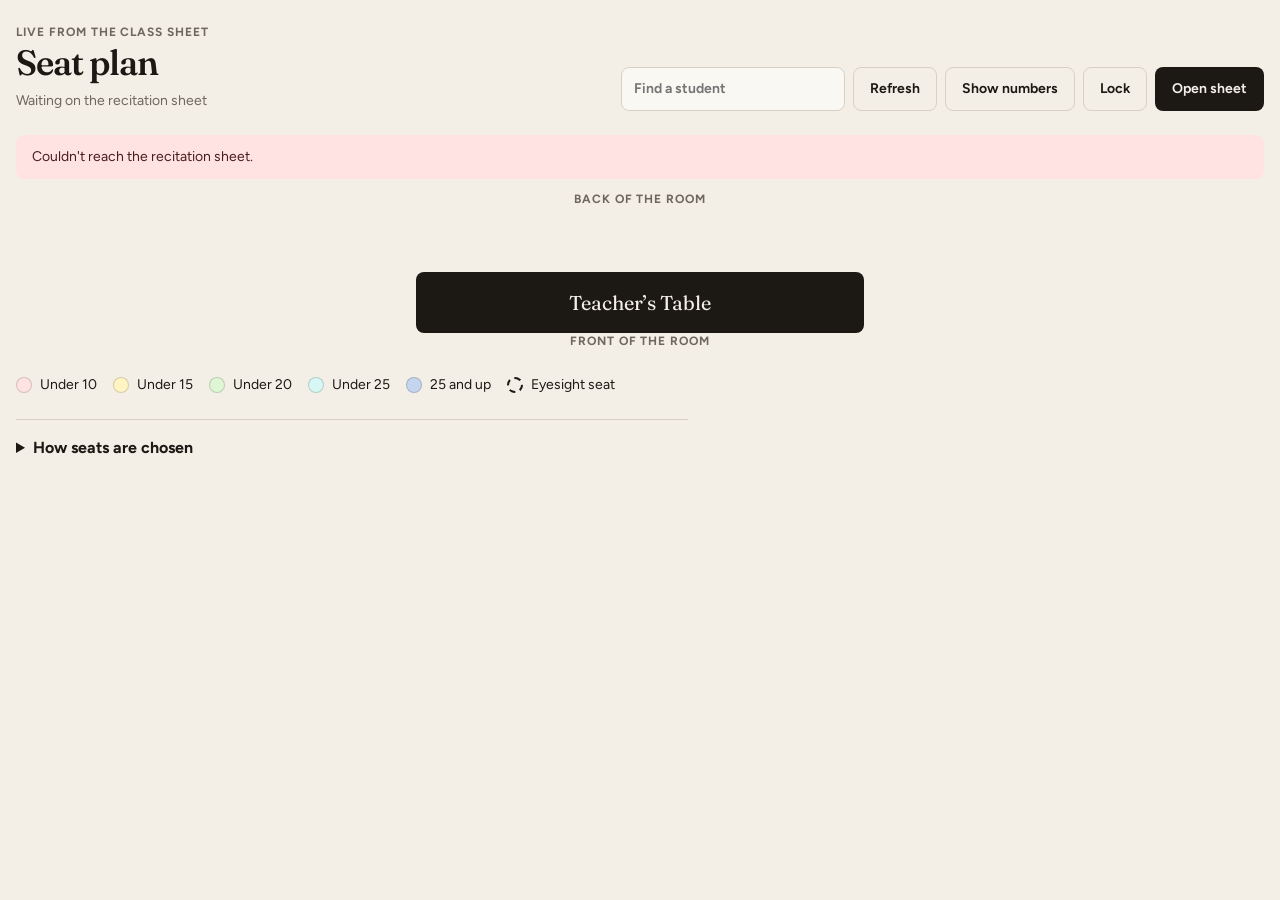
==== public/pages/index.html @ ddf0a9bc "Export from Grok" ====
<!doctype html>
<!--
  GitHub Pages: put this file in the repository as index.html (repo root, or /docs)
  and turn Pages on. It reads the class spreadsheet in the browser and refreshes itself.
-->
<html lang="en">
  <head>
    <meta charset="utf-8" />
    <meta name="viewport" content="width=device-width, initial-scale=1" />
    <title>Seat plan</title>
    <meta
      name="description"
      content="Live classroom seat plan arranged by recitation points. Exact counts stay hidden until the class password."
    />
    <link rel="preconnect" href="https://fonts.googleapis.com" />
    <link rel="preconnect" href="https://fonts.gstatic.com" crossorigin />
    <link
      href="https://fonts.googleapis.com/css2?family=Fraunces:opsz,wght@9..144,560;9..144,640&family=Figtree:wght@500;600;700&display=swap"
      rel="stylesheet"
    />
    <style>
      :root {
        --paper: #f3efe6;
        --ink: #1c1915;
        --muted: #6f675e;
        --line: #d8d0c4;
        --rose-fg: #4a1d1d;
        --sand-fg: #4a3a0e;
        --mint-fg: #16351c;
        --ice-fg: #0e3c42;
        --deep-fg: #1a2744;
        --sans: "Figtree", "Avenir Next", "Segoe UI", sans-serif;
        --display: "Fraunces", "Iowan Old Style", Palatino, serif;
      }
      * { box-sizing: border-box; }
      button, [role="button"] { cursor: pointer; }
      body {
        margin: 0;
        background: var(--paper);
        color: var(--ink);
        font-family: var(--sans);
        line-height: 1.45;
      }
      .page { max-width: 80rem; margin: 0 auto; padding: 1.5rem 1rem 2rem; }
      .top { display: flex; flex-wrap: wrap; align-items: flex-end; justify-content: space-between; gap: 1rem; margin-bottom: 1.5rem; }
      .eyebrow { margin: 0; color: var(--muted); font-size: 0.75rem; font-weight: 700; letter-spacing: 0.08em; text-transform: uppercase; }
      h1 { margin: 0.15rem 0 0; font-family: var(--display); font-size: clamp(1.75rem, 1.4rem + 1vw, 2.25rem); font-weight: 560; letter-spacing: -0.03em; line-height: 1.1; }
      .status { margin: 0.5rem 0 0; color: var(--muted); font-size: 0.875rem; }
      .tools { display: flex; flex-wrap: wrap; gap: 0.5rem; align-items: center; }
      .find, .btn { height: 2.75rem; border-radius: 8px; font: inherit; font-size: 0.875rem; font-weight: 650; }
      .find { width: 14rem; max-width: 100%; border: 1px solid var(--line); background: #faf8f3; color: var(--ink); padding: 0 0.75rem; }
      .find:focus-visible, .btn:focus-visible { outline: 2px solid var(--ink); outline-offset: 2px; }
      .btn { display: inline-flex; align-items: center; gap: 0.5rem; padding: 0 1rem; border: 1px solid transparent; text-decoration: none; }
      .btn-ink { background: var(--ink); color: var(--paper); }
      .btn-ghost { background: transparent; border-color: var(--line); color: var(--ink); }
      .btn:disabled { opacity: 0.5; cursor: not-allowed; }
      .note { margin: 0 0 0.75rem; color: var(--rose-fg); background: #ffe3e3; border-radius: 8px; padding: 0.75rem 1rem; font-size: 0.875rem; }
      .back-label, .front-label { color: var(--muted); font-size: 0.75rem; font-weight: 700; letter-spacing: 0.08em; text-transform: uppercase; text-align: center; margin: 0 0 0.5rem; }
      .swipe { margin: 0 0 0.5rem; color: var(--muted); font-size: 0.75rem; }
      .scroll { overflow-x: auto; padding-bottom: 0.5rem; }
      .room {
        display: grid;
        grid-template-columns: repeat(4, minmax(7.25rem, 1fr)) 1.25rem repeat(4, minmax(7.25rem, 1fr));
        gap: 0.5rem;
        min-width: 64rem;
      }
      .room.is-filtering .desk:not(.desk-hit) { opacity: 0.35; }
      .desk {
        min-height: 5.75rem;
        border-radius: 8px;
        padding: 0.5rem 0.5rem 0.4rem;
        display: flex;
        flex-direction: column;
        border: 2px solid var(--ink);
      }
      .desk-empty { background: transparent; border-style: dashed; border-color: var(--line); }
      .desk-eyesight { border-style: dashed; border-width: 2.5px; }
      .desk-hit { outline: 2px solid var(--ink); outline-offset: 2px; }
      .desk-rose { background: #ffe3e3; color: var(--rose-fg); }
      .desk-sand { background: #fff4c2; color: var(--sand-fg); }
      .desk-mint { background: #dff6d4; color: var(--mint-fg); }
      .desk-ice { background: #d7f7f4; color: var(--ice-fg); }
      .desk-deep { background: #c5d4ef; color: var(--deep-fg); }
      .desk-last { margin: 0; font-size: 0.75rem; font-weight: 700; text-transform: uppercase; line-height: 1.2; overflow-wrap: anywhere; }
      .desk-given { margin: 0.15rem 0 0; font-size: 0.75rem; font-weight: 500; line-height: 1.25; overflow-wrap: anywhere; }
      .desk-meta { margin-top: auto; display: flex; align-items: center; justify-content: space-between; padding-top: 0.5rem; min-height: 1.25rem; }
      .desk-points { margin-left: auto; font-size: 0.875rem; font-weight: 700; font-variant-numeric: tabular-nums; }
      .eye { width: 14px; height: 14px; }
      .teachers { margin: 1rem auto 0; max-width: 28rem; background: var(--ink); color: var(--paper); text-align: center; border-radius: 8px; padding: 1rem 1.5rem; font-family: var(--display); font-size: 1.25rem; }
      .legend { display: flex; flex-wrap: wrap; gap: 0.75rem 1rem; margin: 1.5rem 0 0; padding: 0; list-style: none; font-size: 0.875rem; }
      .legend li { display: flex; align-items: center; gap: 0.5rem; }
      .swatch { width: 1rem; height: 1rem; border-radius: 999px; border: 1px solid color-mix(in srgb, var(--ink) 18%, transparent); flex: none; }
      .swatch-eyesight { background: var(--paper); border: 2px dashed var(--ink); }
      .how { margin-top: 1.5rem; border-top: 1px solid var(--line); padding-top: 1rem; max-width: 42rem; }
      .how summary { font-weight: 700; cursor: pointer; }
      .how li { color: var(--muted); font-size: 0.875rem; margin-top: 0.5rem; }
      .unseated { margin-top: 1.5rem; }
      .unseated h2 { font-size: 0.875rem; margin: 0; }
      .chips { display: flex; flex-wrap: wrap; gap: 0.5rem; margin: 0.5rem 0 0; padding: 0; list-style: none; }
      .chip { border: 1px solid var(--line); border-radius: 999px; padding: 0.35rem 0.75rem; font-size: 0.875rem; background: #faf8f3; }
      .miss, .empty-sheet { color: var(--muted); font-size: 0.875rem; }
      .gate { width: min(26rem, calc(100vw - 2rem)); border: 2px solid var(--ink); border-radius: 16px; background: var(--paper); color: var(--ink); padding: 1.5rem; }
      .gate::backdrop { background: color-mix(in srgb, var(--ink) 42%, transparent); }
      .gate h2 { margin: 0.5rem 0 0; font-family: var(--display); font-size: 1.25rem; font-weight: 560; }
      .gate p { color: var(--muted); font-size: 0.875rem; }
      .gate-label { display: block; margin: 1rem 0 0.5rem; font-size: 0.875rem; font-weight: 700; color: var(--ink); }
      .gate-input { width: 100%; }
      .gate-error { color: var(--rose-fg); }
      .gate-actions { display: flex; justify-content: flex-end; gap: 0.5rem; margin-top: 1rem; }
      @media (min-width: 64rem) { .swipe { display: none; } }
      @media print {
        .no-print { display: none !important; }
        body { background: white; }
        .page { max-width: none; padding: 0; }
      }
    </style>
  </head>
  <body>
    <main class="page">
      <header class="top">
        <div>
          <p class="eyebrow">Live from the class sheet</p>
          <h1>Seat plan</h1>
          <p class="status" id="status">Checking the recitation sheet</p>
        </div>
        <div class="tools no-print">
          <input class="find" id="find" type="search" placeholder="Find a student" aria-label="Find a student" />
          <button class="btn btn-ghost" id="refresh" type="button">Refresh</button>
          <button class="btn btn-ghost" id="numbers" type="button">Show numbers</button>
          <button class="btn btn-ghost" id="lock" type="button" hidden>Lock</button>
          <button class="btn btn-ink" id="sheet" type="button">Open sheet</button>
        </div>
      </header>
      <p class="note" id="note" hidden></p>
      <p class="back-label">Back of the room</p>
      <p class="swipe no-print">Swipe sideways to see every column.</p>
      <div class="scroll">
        <div class="room" id="room" aria-live="polite"></div>
      </div>
      <p class="miss" id="miss" hidden>No one by that name on the plan.</p>
      <div class="teachers">Teacher’s Table</div>
      <p class="front-label">Front of the room</p>
      <ul class="legend" aria-label="Recitation colors">
        <li><span class="swatch desk-rose"></span>Under 10</li>
        <li><span class="swatch desk-sand"></span>Under 15</li>
        <li><span class="swatch desk-mint"></span>Under 20</li>
        <li><span class="swatch desk-ice"></span>Under 25</li>
        <li><span class="swatch desk-deep"></span>25 and up</li>
        <li><span class="swatch swatch-eyesight"></span>Eyesight seat</li>
      </ul>
      <section class="unseated" id="unseated" hidden>
        <h2>No desk left</h2>
        <ul class="chips" id="unseated-list"></ul>
      </section>
      <details class="how">
        <summary>How seats are chosen</summary>
        <ul>
          <li>The six front desks are for eyesight difficulty. Fewest recitations sit farthest left.</li>
          <li>Add an Eyesight column and mark Yes or No. Once anyone is marked, that column replaces the built-in six.</li>
          <li>Everyone else zigzags from the bottom-left: left to right, then right to left, up to the back. Fewest recitations first. Ties break by last name. A leading de or de la is skipped.</li>
          <li>Exact counts stay hidden until the class password. This page rechecks the spreadsheet on its own.</li>
        </ul>
      </details>
    </main>
    <dialog class="gate" id="gate">
      <form id="gate-form">
        <p class="eyebrow">Class password</p>
        <h2 id="gate-title">Show recitation numbers</h2>
        <p id="gate-copy">Names and colors stay visible. The exact counts need the class password.</p>
        <label class="gate-label" for="class-password">Password</label>
        <input class="find gate-input" id="class-password" type="password" autocomplete="current-password" />
        <p class="gate-error" id="gate-error" hidden>That password isn’t right.</p>
        <div class="gate-actions">
          <button class="btn btn-ghost" id="gate-cancel" type="button">Cancel</button>
          <button class="btn btn-ink" type="submit">Unlock</button>
        </div>
      </form>
    </dialog>
    <script>
      const SHEET_ID = "1Tok7fSsvIQWPN0cSUatx0NEQAPfbxbOR1clv8S1q6l8";
      const SHEET_EDIT_URL = "https://docs.google.com/spreadsheets/d/" + SHEET_ID + "/edit?gid=0#gid=0";
      const PASS_HASH = "eafa8d7ce4f9a2fd94e491b48c7f83ad180466680cd0d44d016b9192ff4a5143";
      const UNLOCK_KEY = "seat-plan-unlock";
      const EYESIGHT = [
        ["berdin", "mathew"],
        ["soriano", "jaye"],
        ["gumba", "malaika"],
        ["llames", "cianna"],
        ["de luna", "viktoria"],
        ["yap", "chahna"],
      ];
      const ROWS = [
        { cols: [0, 1, 2, 3, 4, 5, 6, 7], eyesight: [0, 1, 2, 3, 4, 5] },
        { cols: [0, 1, 2, 3, 4, 5, 6, 7], eyesight: [] },
        { cols: [0, 1, 2, 3, 4, 5, 6, 7], eyesight: [] },
        { cols: [0, 1, 2, 3, 4, 5, 6, 7], eyesight: [] },
        { cols: [2, 3, 4, 5, 6], eyesight: [] },
      ];
      const state = { plan: null, query: "", unlocked: false, showNumbers: false, intent: "numbers", loading: false };

      function norm(value) {
        return String(value || "").toLowerCase().replace(/\./g, "").replace(/[^a-z0-9\s]/g, " ").replace(/\s+/g, " ").trim();
      }
      function lastNameOf(full) {
        const i = full.indexOf(",");
        return (i === -1 ? full : full.slice(0, i)).trim();
      }
      function givenNameOf(full) {
        const i = full.indexOf(",");
        return (i === -1 ? "" : full.slice(i + 1)).trim();
      }
      function sortLastName(last) {
        const particles = new Set(["de", "del", "dela", "la", "los", "las", "san", "santa", "sta", "sto"]);
        const parts = last.split(/\s+/).filter(Boolean);
        let index = 0;
        while (index < parts.length - 1 && particles.has(parts[index].toLowerCase().replace(/\./g, ""))) index += 1;
        return index > 0 ? parts.slice(index).join(" ") : last;
      }
      function isKnownEyesight(name) {
        const last = norm(lastNameOf(name));
        const given = norm(givenNameOf(name));
        return EYESIGHT.some(([l, g]) => last === l && given.startsWith(g));
      }
      function bandFor(points) {
        if (points < 10) return "rose";
        if (points < 15) return "sand";
        if (points < 20) return "mint";
        if (points < 25) return "ice";
        return "deep";
      }
      function compareStudents(a, b) {
        if (a.points !== b.points) return a.points - b.points;
        const byLast = sortLastName(a.lastName).localeCompare(sortLastName(b.lastName), "en", { sensitivity: "base" });
        if (byLast !== 0) return byLast;
        return a.name.localeCompare(b.name, "en", { sensitivity: "base" });
      }
      function arrange(students) {
        const eyesightSorted = students.filter((s) => s.eyesight).slice().sort(compareStudents);
        const front = eyesightSorted.slice(0, 6);
        const eyesightOverflow = eyesightSorted.slice(6);
        const regular = students.filter((s) => !front.includes(s)).slice().sort(compareStudents);
        const byKey = new Map();
        ROWS.forEach((row, rowFromFront) => {
          const eyes = new Set(row.eyesight);
          row.cols.forEach((col) => {
            byKey.set(rowFromFront + ":" + col, {
              rowFromFront, col, role: eyes.has(col) ? "eyesight" : "regular", student: null,
            });
          });
        });
        front.forEach((student, index) => {
          const desk = byKey.get("0:" + index);
          if (desk) desk.student = student;
        });
        const path = [];
        ROWS.forEach((row, rowFromFront) => {
          const eyes = new Set(row.eyesight);
          const cols = rowFromFront % 2 === 0 ? row.cols : row.cols.slice().reverse();
          cols.forEach((col) => {
            if (!eyes.has(col)) path.push({ rowFromFront, col });
          });
        });
        const unseated = [];
        regular.forEach((student, index) => {
          const slot = path[index];
          if (!slot) { unseated.push(student); return; }
          const desk = byKey.get(slot.rowFromFront + ":" + slot.col);
          if (desk) desk.student = student;
        });
        return { desks: [...byKey.values()], unseated, eyesightOverflow, studentCount: students.length };
      }
      function studentsFromTable(table) {
        const cols = table.cols || [];
        const labels = cols.map((col) => norm(col.label || ""));
        const findCol = (aliases) => labels.findIndex((label) => aliases.some((alias) => label === alias || label.includes(alias)));
        let nameIdx = findCol(["name", "student"]);
        let pointsIdx = findCol(["recitation", "point", "score", "number", "count"]);
        let eyesightIdx = findCol(["eyesight", "eye sight", "vision"]);
        if (nameIdx < 0) nameIdx = 0;
        if (pointsIdx < 0) pointsIdx = 1;
        const rows = table.rows || [];
        const anyMarked = eyesightIdx >= 0 && rows.some((row) => marked(cell(row, eyesightIdx)));
        const students = [];
        rows.forEach((row) => {
          const name = String(cell(row, nameIdx) || "").trim().replace(/\s+/g, " ");
          if (!name || /^name$/i.test(name)) return;
          const points = parsePoints(cell(row, pointsIdx));
          const eyesight = anyMarked ? marked(cell(row, eyesightIdx)) : isKnownEyesight(name);
          students.push({ name, lastName: lastNameOf(name), givenName: givenNameOf(name), points, eyesight });
        });
        return students;
      }
      function cell(row, index) {
        const item = row && row.c && row.c[index];
        if (!item) return "";
        return item.v == null ? "" : item.v;
      }
      function parsePoints(raw) {
        const cleaned = String(raw).trim().replace(/,/g, "");
        if (!cleaned) return 0;
        const value = Number(cleaned);
        return Number.isFinite(value) ? Math.max(0, Math.round(value)) : 0;
      }
      function marked(raw) {
        const value = String(raw || "").trim().toLowerCase();
        if (!value) return false;
        return !["no", "n", "false", "0", "none", "-"].includes(value);
      }
      function loadSheet() {
        if (state.loading) return;
        state.loading = true;
        const cb = "seatPlanCb" + Date.now();
        const script = document.createElement("script");
        let settled = false;
        const timer = setTimeout(() => finish(new Error("The recitation sheet didn't respond.")), 12000);
        function finish(error, table, sig) {
          if (settled) return;
          settled = true;
          clearTimeout(timer);
          state.loading = false;
          try { delete window[cb]; } catch (e) { window[cb] = undefined; }
          script.remove();
          if (error) {
            showError(state.plan ? "Couldn't reach the sheet. The last plan is still showing." : error.message);
            paintStatus();
            return;
          }
          if (state.plan && sig && state.plan.sig === sig) {
            state.plan.fetchedAt = new Date().toISOString();
            paintStatus();
            return;
          }
          const students = studentsFromTable(table);
          state.plan = { ...arrange(students), fetchedAt: new Date().toISOString(), sig: sig || "" };
          const note = document.getElementById("note");
          note.hidden = true;
          render();
        }
        window[cb] = (payload) => {
          if (!payload || payload.status !== "ok" || !payload.table) {
            finish(new Error("The sheet isn't public to the web. In Google Sheets, set sharing to anyone with the link can view."));
            return;
          }
          finish(null, payload.table, payload.sig || "");
        };
        script.onerror = () => finish(new Error("Couldn't reach the recitation sheet."));
        script.src = "https://docs.google.com/spreadsheets/d/" + SHEET_ID + "/gviz/tq?tqx=" +
          encodeURIComponent("out:json;responseHandler:" + cb) + "&gid=0&headers=1&_=" + Date.now();
        document.head.appendChild(script);
      }
      function showError(message) {
        const note = document.getElementById("note");
        note.hidden = false;
        note.textContent = message;
      }
      function formatWhen(iso) {
        return new Intl.DateTimeFormat("en-PH", {
          timeZone: "Asia/Manila", month: "short", day: "numeric", hour: "numeric", minute: "2-digit",
        }).format(new Date(iso));
      }
      function paintStatus() {
        const status = document.getElementById("status");
        if (!state.plan) {
          status.textContent = "Waiting on the recitation sheet";
          return;
        }
        status.textContent = state.plan.studentCount + " students · synced " + formatWhen(state.plan.fetchedAt) +
          (state.loading ? " · checking" : "") + " · " + (state.showNumbers ? "numbers on" : "numbers hidden");
      }
      function eyeIcon() {
        return '<svg class="eye" viewBox="0 0 24 24" aria-hidden="true" fill="none" stroke="currentColor" stroke-width="2"><path d="M2 12s3.5-7 10-7 10 7 10 7-3.5 7-10 7S2 12 2 12z"/><circle cx="12" cy="12" r="3"/></svg>';
      }
      function render() {
        paintStatus();
        const room = document.getElementById("room");
        const needle = norm(document.getElementById("find").value);
        room.classList.toggle("is-filtering", needle.length > 0);
        const byKey = new Map();
        if (state.plan) state.plan.desks.forEach((desk) => byKey.set(desk.rowFromFront + ":" + desk.col, desk));
        const parts = [];
        let hits = 0;
        [4, 3, 2, 1, 0].forEach((row) => {
          [0, 1, 2, 3].forEach((col) => parts.push(deskHtml(byKey.get(row + ":" + col), needle)));
          parts.push('<div aria-hidden="true"></div>');
          [4, 5, 6, 7].forEach((col) => parts.push(deskHtml(byKey.get(row + ":" + col), needle)));
        });
        room.innerHTML = parts.join("");
        if (needle && state.plan) {
          hits = state.plan.desks.filter((d) => d.student && norm(d.student.name).includes(needle)).length;
        }
        document.getElementById("miss").hidden = !(needle && hits === 0);
        const box = document.getElementById("unseated");
        const list = document.getElementById("unseated-list");
        if (state.plan && state.plan.unseated.length) {
          box.hidden = false;
          list.innerHTML = state.plan.unseated.map((student) => {
            const extra = state.showNumbers ? " · " + student.points : "";
            return "<li class='chip'>" + escapeHtml(student.name + extra) + "</li>";
          }).join("");
        } else box.hidden = true;
        document.getElementById("numbers").textContent = state.showNumbers ? "Hide numbers" : "Show numbers";
        document.getElementById("lock").hidden = !state.unlocked;
        const hit = room.querySelector("[data-hit='true']");
        if (hit) hit.scrollIntoView({ block: "nearest", inline: "nearest" });
      }
      function deskHtml(desk, needle) {
        if (!desk) return "<div aria-hidden='true'></div>";
        const student = desk.student;
        if (!student) return "<div class='desk desk-empty' aria-label='Empty desk'></div>";
        const hit = needle && norm(student.name).includes(needle);
        const eyesight = student.eyesight || desk.role === "eyesight";
        const cls = ["desk", "desk-" + bandFor(student.points), eyesight ? "desk-eyesight" : "", hit ? "desk-hit" : ""].filter(Boolean).join(" ");
        const given = student.givenName ? "<p class='desk-given'>" + escapeHtml(student.givenName) + "</p>" : "";
        const points = state.showNumbers ? "<span class='desk-points'>" + student.points + "</span>" : "";
        const icon = eyesight ? eyeIcon() : "<span></span>";
        return "<article class='" + cls + "'" + (hit ? " data-hit='true'" : "") + ">" +
          "<p class='desk-last'>" + escapeHtml(student.lastName) + "</p>" + given +
          "<div class='desk-meta'>" + icon + points + "</div></article>";
      }
      function escapeHtml(value) {
        const amp = String.fromCharCode(38);
        return String(value)
          .replaceAll(amp, amp + "amp;")
          .replaceAll("<", amp + "lt;")
          .replaceAll(">", amp + "gt;")
          .replaceAll('"', amp + "quot;")
          .replaceAll("'", amp + "#39;");
      }
      function sha256(ascii) {
        function rightRotate(value, amount) {
          return (value >>> amount) | (value << (32 - amount));
        }
        const maxWord = 2 ** 32;
        let result = "";
        const words = [];
        const bitLength = ascii.length * 8;
        const hash = [];
        const k = [];
        const composite = {};
        for (let candidate = 2, primes = 0; primes < 64; candidate++) {
          if (!composite[candidate]) {
            for (let i = 0; i < 313; i += candidate) composite[i] = candidate;
            hash[primes] = (Math.pow(candidate, 0.5) * maxWord) | 0;
            k[primes++] = (Math.pow(candidate, 1 / 3) * maxWord) | 0;
          }
        }
        let padded = ascii + "\x80";
        while ((padded.length % 64) - 56) padded += "\x00";
        for (let i = 0; i < padded.length; i++) {
          words[i >> 2] |= padded.charCodeAt(i) << (((3 - i) % 4) * 8);
        }
        words[words.length] = (bitLength / maxWord) | 0;
        words[words.length] = bitLength;
        for (let j = 0; j < words.length; ) {
          const w = words.slice(j, (j += 16));
          const old = hash.slice(0);
          for (let i = 0; i < 64; i++) {
            const w15 = w[i - 15];
            const w2 = w[i - 2];
            const a = hash[0];
            const e = hash[4];
            const temp1 = (hash[7]
              + (rightRotate(e, 6) ^ rightRotate(e, 11) ^ rightRotate(e, 25))
              + ((e & hash[5]) ^ (~e & hash[6]))
              + k[i]
              + (w[i] = i < 16 ? w[i] : (w[i - 16]
                + (rightRotate(w15, 7) ^ rightRotate(w15, 18) ^ (w15 >>> 3))
                + w[i - 7]
                + (rightRotate(w2, 17) ^ rightRotate(w2, 19) ^ (w2 >>> 10))) | 0)) | 0;
            const temp2 = ((rightRotate(a, 2) ^ rightRotate(a, 13) ^ rightRotate(a, 22))
              + ((a & hash[1]) ^ (a & hash[2]) ^ (hash[1] & hash[2]))) | 0;
            hash.pop();
            hash.unshift((temp1 + temp2) | 0);
            hash[4] = (hash[4] + temp1) | 0;
          }
          for (let i = 0; i < 8; i++) hash[i] = (hash[i] + old[i]) | 0;
        }
        for (let i = 0; i < 8; i++) {
          for (let shift = 3; shift + 1; shift--) {
            const b = (hash[i] >> (shift * 8)) & 255;
            result += (b < 16 ? "0" : "") + b.toString(16);
          }
        }
        return result;
      }
      function passwordMatches(password) {
        return sha256(password) === PASS_HASH;
      }
      function openSheet() {
        const link = document.createElement("a");
        link.href = SHEET_EDIT_URL;
        link.target = "_blank";
        link.rel = "noopener noreferrer";
        document.body.appendChild(link);
        link.click();
        link.remove();
      }
      function rememberUnlock() {
        state.unlocked = true;
        try { sessionStorage.setItem(UNLOCK_KEY, "1"); } catch (e) { /* ignore */ }
      }
      function openGate(intent) {
        state.intent = intent;
        document.getElementById("gate-title").textContent = intent === "sheet" ? "Open the sheet" : "Show recitation numbers";
        document.getElementById("gate-copy").textContent = intent === "sheet"
          ? "The spreadsheet stays locked until the class password is entered."
          : "Names and colors stay visible. The exact counts need the class password.";
        document.getElementById("gate-error").hidden = true;
        const input = document.getElementById("class-password");
        input.value = "";
        document.getElementById("gate").showModal();
        input.focus();
      }
      document.getElementById("find").addEventListener("input", (event) => {
        state.query = event.target.value;
        render();
      });
      document.getElementById("refresh").addEventListener("click", loadSheet);
      document.getElementById("numbers").addEventListener("click", () => {
        if (state.showNumbers) { state.showNumbers = false; render(); return; }
        if (state.unlocked) { state.showNumbers = true; render(); return; }
        openGate("numbers");
      });
      document.getElementById("lock").addEventListener("click", () => {
        state.unlocked = false;
        state.showNumbers = false;
        try { sessionStorage.removeItem(UNLOCK_KEY); } catch (e) { /* ignore */ }
        render();
      });
      document.getElementById("sheet").addEventListener("click", () => {
        if (state.unlocked) { window.open(SHEET_EDIT_URL, "_blank", "noopener"); return; }
        openGate("sheet");
      });
      document.getElementById("gate-cancel").addEventListener("click", () => document.getElementById("gate").close());
      document.getElementById("gate-form").addEventListener("submit", (event) => {
        event.preventDefault();
        const password = document.getElementById("class-password").value;
        if (!passwordMatches(password)) {
          document.getElementById("gate-error").hidden = false;
          document.getElementById("class-password").focus();
          return;
        }
        rememberUnlock();
        document.getElementById("gate").close();
        if (state.intent === "numbers") state.showNumbers = true;
        if (state.intent === "sheet") openSheet();
        render();
      });
      try { if (sessionStorage.getItem(UNLOCK_KEY) === "1") state.unlocked = true; } catch (e) { /* ignore */ }
      render();
      loadSheet();
      setInterval(loadSheet, 20000);
      document.addEventListener("visibilitychange", () => {
        if (document.visibilityState === "visible") loadSheet();
      });
    </script>
  </body>
</html>
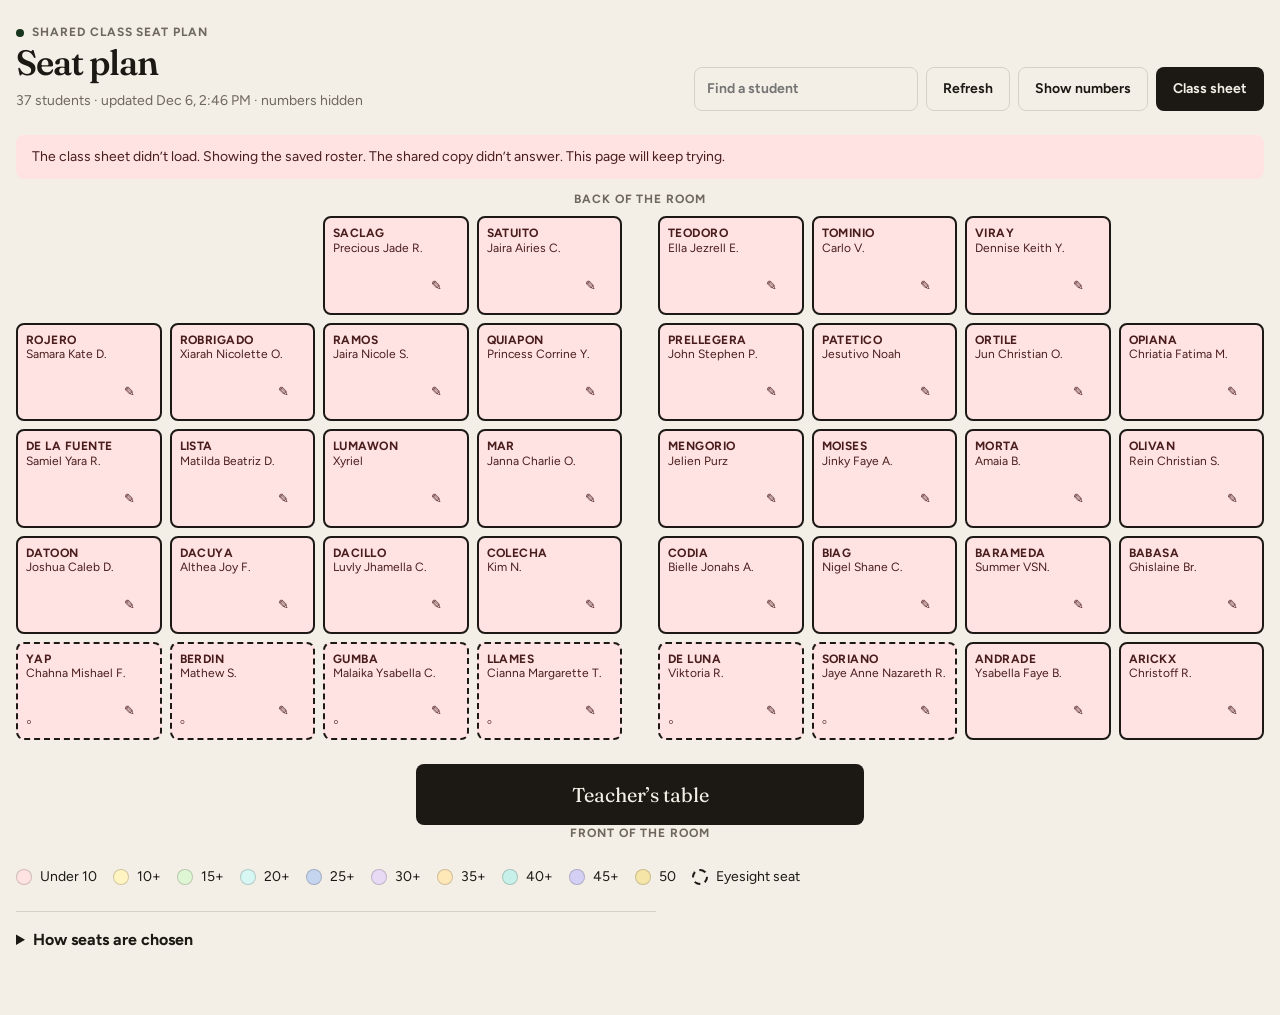
==== commit 8293e9fe: "Add files via upload" ====
--- a/public/pages/index.html
+++ b/public/pages/index.html
@@ -1,17 +1,20 @@
 <!doctype html>
 <!--
-  GitHub Pages: put this file in the repository as index.html (repo root, or /docs)
-  and turn Pages on. It reads the class spreadsheet in the browser and refreshes itself.
+  GitHub Pages: upload this file as index.html in the repository root (or /docs)
+  and turn Pages on. Recitation edits are saved to the shared class copy, not
+  this browser, so other open copies of the page pick them up.
 -->
 <html lang="en">
   <head>
     <meta charset="utf-8" />
     <meta name="viewport" content="width=device-width, initial-scale=1" />
     <title>Seat plan</title>
+    <meta name="theme-color" content="#f3efe6" />
     <meta
       name="description"
-      content="Live classroom seat plan arranged by recitation points. Exact counts stay hidden until the class password."
+      content="Classroom seat plan arranged by recitation points. Counts stay hidden until unlocked, and a saved count moves the seats for the whole class."
     />
+    <link rel="icon" href="data:image/svg+xml,%3Csvg xmlns='http://www.w3.org/2000/svg' viewBox='0 0 32 32'%3E%3Crect width='32' height='32' rx='6' fill='%23f3efe6'/%3E%3Crect x='5' y='6' width='9' height='7' rx='1.5' fill='%231c1915'/%3E%3Crect x='18' y='6' width='9' height='7' rx='1.5' fill='%231c1915'/%3E%3C/svg%3E" />
     <link rel="preconnect" href="https://fonts.googleapis.com" />
     <link rel="preconnect" href="https://fonts.gstatic.com" crossorigin />
     <link
@@ -24,171 +27,199 @@
         --ink: #1c1915;
         --muted: #6f675e;
         --line: #d8d0c4;
+        --rose: #ffe3e3;
         --rose-fg: #4a1d1d;
+        --sand: #fff4c2;
         --sand-fg: #4a3a0e;
+        --mint: #dff6d4;
         --mint-fg: #16351c;
+        --ice: #d7f7f4;
         --ice-fg: #0e3c42;
+        --deep: #c5d4ef;
         --deep-fg: #1a2744;
+        --lilac: #e8d9f5;
+        --lilac-fg: #3b1f4a;
+        --amber: #ffe8b8;
+        --amber-fg: #4a3208;
+        --teal: #c8f0ea;
+        --teal-fg: #0d3a36;
+        --indigo: #d4d0f5;
+        --indigo-fg: #1e1a4a;
+        --gold: #f5e6a8;
+        --gold-fg: #3d2e08;
         --sans: "Figtree", "Avenir Next", "Segoe UI", sans-serif;
         --display: "Fraunces", "Iowan Old Style", Palatino, serif;
       }
       * { box-sizing: border-box; }
       button, [role="button"] { cursor: pointer; }
-      body {
-        margin: 0;
-        background: var(--paper);
-        color: var(--ink);
-        font-family: var(--sans);
-        line-height: 1.45;
-      }
-      .page { max-width: 80rem; margin: 0 auto; padding: 1.5rem 1rem 2rem; }
+      body { margin: 0; background: var(--paper); color: var(--ink); font-family: var(--sans); line-height: 1.45; }
+      .page { max-width: 80rem; margin: 0 auto; padding: 1.5rem 1rem 4rem; }
       .top { display: flex; flex-wrap: wrap; align-items: flex-end; justify-content: space-between; gap: 1rem; margin-bottom: 1.5rem; }
-      .eyebrow { margin: 0; color: var(--muted); font-size: 0.75rem; font-weight: 700; letter-spacing: 0.08em; text-transform: uppercase; }
+      .eyebrow { margin: 0; display: flex; align-items: center; gap: 0.5rem; color: var(--muted); font-size: 0.75rem; font-weight: 700; letter-spacing: 0.08em; text-transform: uppercase; }
       h1 { margin: 0.15rem 0 0; font-family: var(--display); font-size: clamp(1.75rem, 1.4rem + 1vw, 2.25rem); font-weight: 560; letter-spacing: -0.03em; line-height: 1.1; }
-      .status { margin: 0.5rem 0 0; color: var(--muted); font-size: 0.875rem; }
+      .status { margin: 0.5rem 0 0; max-width: 36rem; color: var(--muted); font-size: 0.875rem; }
       .tools { display: flex; flex-wrap: wrap; gap: 0.5rem; align-items: center; }
       .find, .btn { height: 2.75rem; border-radius: 8px; font: inherit; font-size: 0.875rem; font-weight: 650; }
-      .find { width: 14rem; max-width: 100%; border: 1px solid var(--line); background: #faf8f3; color: var(--ink); padding: 0 0.75rem; }
-      .find:focus-visible, .btn:focus-visible { outline: 2px solid var(--ink); outline-offset: 2px; }
-      .btn { display: inline-flex; align-items: center; gap: 0.5rem; padding: 0 1rem; border: 1px solid transparent; text-decoration: none; }
+      .find { width: 14rem; max-width: 100%; border: 1px solid var(--line); background: var(--paper); color: var(--ink); padding: 0 0.75rem; }
+      .find:focus-visible, .btn:focus-visible, .field:focus-visible { outline: 2px solid var(--ink); outline-offset: 2px; }
+      .btn { display: inline-flex; align-items: center; justify-content: center; gap: 0.5rem; padding: 0 1rem; border: 1px solid transparent; background: transparent; }
       .btn-ink { background: var(--ink); color: var(--paper); }
-      .btn-ghost { background: transparent; border-color: var(--line); color: var(--ink); }
+      .btn-ghost { border-color: var(--line); color: var(--ink); }
       .btn:disabled { opacity: 0.5; cursor: not-allowed; }
-      .note { margin: 0 0 0.75rem; color: var(--rose-fg); background: #ffe3e3; border-radius: 8px; padding: 0.75rem 1rem; font-size: 0.875rem; }
-      .back-label, .front-label { color: var(--muted); font-size: 0.75rem; font-weight: 700; letter-spacing: 0.08em; text-transform: uppercase; text-align: center; margin: 0 0 0.5rem; }
+      .note { margin: 0 0 0.75rem; color: var(--rose-fg); background: var(--rose); border-radius: 8px; padding: 0.75rem 1rem; font-size: 0.875rem; }
+      .label { color: var(--muted); font-size: 0.75rem; font-weight: 700; letter-spacing: 0.08em; text-transform: uppercase; text-align: center; margin: 0 0 0.5rem; }
       .swipe { margin: 0 0 0.5rem; color: var(--muted); font-size: 0.75rem; }
       .scroll { overflow-x: auto; padding-bottom: 0.5rem; }
-      .room {
-        display: grid;
-        grid-template-columns: repeat(4, minmax(7.25rem, 1fr)) 1.25rem repeat(4, minmax(7.25rem, 1fr));
-        gap: 0.5rem;
-        min-width: 64rem;
-      }
-      .room.is-filtering .desk:not(.desk-hit) { opacity: 0.35; }
-      .desk {
-        min-height: 5.75rem;
-        border-radius: 8px;
-        padding: 0.5rem 0.5rem 0.4rem;
-        display: flex;
-        flex-direction: column;
-        border: 2px solid var(--ink);
-      }
+      .room { display: grid; grid-template-columns: repeat(4, minmax(7.25rem, 1fr)) 1.25rem repeat(4, minmax(7.25rem, 1fr)); gap: 0.5rem; min-width: 64rem; }
+      .room.is-filtering .desk:not(.desk-hit) { opacity: 0.4; }
+      .desk { min-height: 5.75rem; border-radius: 8px; padding: 0.5rem 0.5rem 0.35rem; display: flex; flex-direction: column; border: 2px solid var(--ink); }
       .desk-empty { background: transparent; border-style: dashed; border-color: var(--line); }
       .desk-eyesight { border-style: dashed; border-width: 2.5px; }
       .desk-hit { outline: 2px solid var(--ink); outline-offset: 2px; }
-      .desk-rose { background: #ffe3e3; color: var(--rose-fg); }
-      .desk-sand { background: #fff4c2; color: var(--sand-fg); }
-      .desk-mint { background: #dff6d4; color: var(--mint-fg); }
-      .desk-ice { background: #d7f7f4; color: var(--ice-fg); }
-      .desk-deep { background: #c5d4ef; color: var(--deep-fg); }
-      .desk-last { margin: 0; font-size: 0.75rem; font-weight: 700; text-transform: uppercase; line-height: 1.2; overflow-wrap: anywhere; }
-      .desk-given { margin: 0.15rem 0 0; font-size: 0.75rem; font-weight: 500; line-height: 1.25; overflow-wrap: anywhere; }
-      .desk-meta { margin-top: auto; display: flex; align-items: center; justify-content: space-between; padding-top: 0.5rem; min-height: 1.25rem; }
-      .desk-points { margin-left: auto; font-size: 0.875rem; font-weight: 700; font-variant-numeric: tabular-nums; }
-      .eye { width: 14px; height: 14px; }
-      .teachers { margin: 1rem auto 0; max-width: 28rem; background: var(--ink); color: var(--paper); text-align: center; border-radius: 8px; padding: 1rem 1.5rem; font-family: var(--display); font-size: 1.25rem; }
-      .legend { display: flex; flex-wrap: wrap; gap: 0.75rem 1rem; margin: 1.5rem 0 0; padding: 0; list-style: none; font-size: 0.875rem; }
+      .desk p { margin: 0; }
+      .last { font-size: 0.75rem; font-weight: 700; letter-spacing: 0.04em; text-transform: uppercase; line-height: 1.2; overflow-wrap: anywhere; }
+      .given { margin-top: 0.25rem; font-size: 0.75rem; line-height: 1.2; overflow-wrap: anywhere; }
+      .foot { margin-top: auto; display: flex; align-items: flex-end; justify-content: space-between; gap: 0.25rem; padding-top: 0.5rem; }
+      .score { margin-bottom: 0.75rem; margin-left: auto; font-size: 0.875rem; font-weight: 700; font-variant-numeric: tabular-nums; }
+      .icon-btn { width: 2.75rem; height: 2.75rem; border: 0; background: transparent; color: inherit; display: inline-flex; align-items: center; justify-content: center; border-radius: 8px; }
+      .table { max-width: 28rem; margin: 1rem auto 0; background: var(--ink); color: var(--paper); border-radius: 8px; padding: 1rem 1.5rem; text-align: center; font-family: var(--display); font-size: 1.25rem; }
+      .legend { display: flex; flex-wrap: wrap; gap: 0.5rem 1rem; list-style: none; padding: 0; margin: 1.5rem 0 0; font-size: 0.875rem; }
+      .swatch { width: 1rem; height: 1rem; border-radius: 999px; border: 1px solid rgba(28, 25, 21, 0.2); display: inline-block; }
+      .swatch-dash { border: 2px dashed var(--ink); background: var(--paper); }
       .legend li { display: flex; align-items: center; gap: 0.5rem; }
-      .swatch { width: 1rem; height: 1rem; border-radius: 999px; border: 1px solid color-mix(in srgb, var(--ink) 18%, transparent); flex: none; }
-      .swatch-eyesight { background: var(--paper); border: 2px dashed var(--ink); }
-      .how { margin-top: 1.5rem; border-top: 1px solid var(--line); padding-top: 1rem; max-width: 42rem; }
-      .how summary { font-weight: 700; cursor: pointer; }
-      .how li { color: var(--muted); font-size: 0.875rem; margin-top: 0.5rem; }
-      .unseated { margin-top: 1.5rem; }
-      .unseated h2 { font-size: 0.875rem; margin: 0; }
-      .chips { display: flex; flex-wrap: wrap; gap: 0.5rem; margin: 0.5rem 0 0; padding: 0; list-style: none; }
-      .chip { border: 1px solid var(--line); border-radius: 999px; padding: 0.35rem 0.75rem; font-size: 0.875rem; background: #faf8f3; }
-      .miss, .empty-sheet { color: var(--muted); font-size: 0.875rem; }
-      .gate { width: min(26rem, calc(100vw - 2rem)); border: 2px solid var(--ink); border-radius: 16px; background: var(--paper); color: var(--ink); padding: 1.5rem; }
-      .gate::backdrop { background: color-mix(in srgb, var(--ink) 42%, transparent); }
-      .gate h2 { margin: 0.5rem 0 0; font-family: var(--display); font-size: 1.25rem; font-weight: 560; }
-      .gate p { color: var(--muted); font-size: 0.875rem; }
-      .gate-label { display: block; margin: 1rem 0 0.5rem; font-size: 0.875rem; font-weight: 700; color: var(--ink); }
-      .gate-input { width: 100%; }
-      .gate-error { color: var(--rose-fg); }
-      .gate-actions { display: flex; justify-content: flex-end; gap: 0.5rem; margin-top: 1rem; }
-      @media (min-width: 64rem) { .swipe { display: none; } }
-      @media print {
-        .no-print { display: none !important; }
-        body { background: white; }
-        .page { max-width: none; padding: 0; }
-      }
+      .desk-rose { background: var(--rose); color: var(--rose-fg); }
+      .desk-sand { background: var(--sand); color: var(--sand-fg); }
+      .desk-mint { background: var(--mint); color: var(--mint-fg); }
+      .desk-ice { background: var(--ice); color: var(--ice-fg); }
+      .desk-deep { background: var(--deep); color: var(--deep-fg); }
+      .desk-lilac { background: var(--lilac); color: var(--lilac-fg); }
+      .desk-amber { background: var(--amber); color: var(--amber-fg); }
+      .desk-teal { background: var(--teal); color: var(--teal-fg); }
+      .desk-indigo { background: var(--indigo); color: var(--indigo-fg); }
+      .desk-gold { background: var(--gold); color: var(--gold-fg); }
+      details { margin-top: 1.5rem; max-width: 40rem; border-top: 1px solid var(--line); padding-top: 1rem; }
+      summary { cursor: pointer; font-weight: 700; }
+      details li { margin: 0.5rem 0; color: var(--muted); font-size: 0.875rem; }
+      .shade { position: fixed; inset: 0; background: rgba(28, 25, 21, 0.4); display: flex; align-items: center; justify-content: center; padding: 1rem; z-index: 20; }
+      .shade.sheet { align-items: flex-start; overflow: auto; }
+      .card { width: min(100%, 24rem); background: var(--paper); color: var(--ink); border: 2px solid var(--ink); border-radius: 16px; padding: 1.5rem; }
+      .card.wide { width: min(100%, 46rem); margin-top: 1.5rem; }
+      .card h2 { margin: 0.5rem 0 0; font-family: var(--display); font-size: 1.35rem; font-weight: 560; }
+      .card p { margin: 0.35rem 0 0; color: var(--muted); font-size: 0.875rem; }
+      .field { display: block; width: 100%; height: 2.75rem; margin-top: 0.5rem; border-radius: 8px; border: 1px solid var(--line); background: var(--paper); color: var(--ink); padding: 0 0.75rem; font: inherit; }
+      .actions { display: flex; justify-content: flex-end; gap: 0.5rem; margin-top: 1rem; }
+      .error { color: var(--rose-fg); font-size: 0.875rem; margin: 0.5rem 0 0; }
+      table { width: 100%; border-collapse: collapse; text-align: left; font-size: 0.875rem; margin-top: 1rem; }
+      th { text-align: left; font-size: 0.75rem; letter-spacing: 0.08em; text-transform: uppercase; color: var(--muted); padding: 0.5rem 0.75rem 0.5rem 0; border-bottom: 1px solid var(--line); }
+      td { padding: 0.5rem 0.75rem 0.5rem 0; border-bottom: 1px solid var(--line); }
+      .live { width: 0.5rem; height: 0.5rem; border-radius: 999px; background: var(--mint-fg); }
+      @media (max-width: 640px) { .swipe { display: block; } }
+      @media (min-width: 641px) { .swipe { display: none; } }
+      [hidden] { display: none !important; }
     </style>
   </head>
   <body>
     <main class="page">
       <header class="top">
         <div>
-          <p class="eyebrow">Live from the class sheet</p>
+          <p class="eyebrow"><span class="live" aria-hidden="true"></span> Shared class seat plan</p>
           <h1>Seat plan</h1>
-          <p class="status" id="status">Checking the recitation sheet</p>
+          <p class="status" id="status">Loading the class sheet</p>
         </div>
-        <div class="tools no-print">
+        <div class="tools">
           <input class="find" id="find" type="search" placeholder="Find a student" aria-label="Find a student" />
           <button class="btn btn-ghost" id="refresh" type="button">Refresh</button>
-          <button class="btn btn-ghost" id="numbers" type="button">Show numbers</button>
+          <button class="btn btn-ghost" id="toggle-numbers" type="button">Show numbers</button>
           <button class="btn btn-ghost" id="lock" type="button" hidden>Lock</button>
-          <button class="btn btn-ink" id="sheet" type="button">Open sheet</button>
+          <button class="btn btn-ink" id="open-sheet" type="button">Class sheet</button>
         </div>
       </header>
-      <p class="note" id="note" hidden></p>
-      <p class="back-label">Back of the room</p>
-      <p class="swipe no-print">Swipe sideways to see every column.</p>
-      <div class="scroll">
-        <div class="room" id="room" aria-live="polite"></div>
+      <p class="note" id="notice" hidden></p>
+      <p class="label">Back of the room</p>
+      <p class="status" id="loading">Arranging the seats…</p>
+      <p class="swipe">Swipe sideways to see every column.</p>
+      <div class="scroll" id="scroll" hidden>
+        <div class="room" id="room"></div>
       </div>
-      <p class="miss" id="miss" hidden>No one by that name on the plan.</p>
-      <div class="teachers">Teacher’s Table</div>
-      <p class="front-label">Front of the room</p>
-      <ul class="legend" aria-label="Recitation colors">
-        <li><span class="swatch desk-rose"></span>Under 10</li>
-        <li><span class="swatch desk-sand"></span>Under 15</li>
-        <li><span class="swatch desk-mint"></span>Under 20</li>
-        <li><span class="swatch desk-ice"></span>Under 25</li>
-        <li><span class="swatch desk-deep"></span>25 and up</li>
-        <li><span class="swatch swatch-eyesight"></span>Eyesight seat</li>
-      </ul>
-      <section class="unseated" id="unseated" hidden>
-        <h2>No desk left</h2>
-        <ul class="chips" id="unseated-list"></ul>
-      </section>
-      <details class="how">
+      <p class="status" id="miss" hidden>No one by that name on the plan.</p>
+      <div class="table" id="teacher" hidden>Teacher’s table</div>
+      <p class="label" id="front-label" hidden>Front of the room</p>
+      <ul class="legend" id="legend"></ul>
+      <details>
         <summary>How seats are chosen</summary>
         <ul>
-          <li>The six front desks are for eyesight difficulty. Fewest recitations sit farthest left.</li>
-          <li>Add an Eyesight column and mark Yes or No. Once anyone is marked, that column replaces the built-in six.</li>
-          <li>Everyone else zigzags from the bottom-left: left to right, then right to left, up to the back. Fewest recitations first. Ties break by last name. A leading de or de la is skipped.</li>
-          <li>Exact counts stay hidden until the class password. This page rechecks the spreadsheet on its own.</li>
+          <li>Chahna Yap stays at the front-left eyesight seat, no matter her score. The other five eyesight seats rank left to right, fewest recitations first.</li>
+          <li>Everyone else zigzags from the front-left regular seats: left to right, then right to left, toward the back. Fewest first. The same score sorts by last name, skipping a leading de or de la.</li>
+          <li>Colors mark under 10, then 10, 15, 20, 25, 30, 35, 40, 45, and 50. Exact counts stay hidden until the class password.</li>
+          <li>The pencil asks for that student’s own last four LRN digits, then saves the new count for the whole class.</li>
         </ul>
       </details>
     </main>
-    <dialog class="gate" id="gate">
-      <form id="gate-form">
+
+    <div class="shade sheet" id="sheet-modal" hidden>
+      <section class="card wide" role="dialog" aria-labelledby="sheet-title">
+        <div class="top">
+          <div>
+            <p class="eyebrow">Class sheet</p>
+            <h2 id="sheet-title">Recitations</h2>
+            <p>Fewest recitations first. Same score, then last name.</p>
+          </div>
+          <button class="btn btn-ghost" id="close-sheet" type="button">Close</button>
+        </div>
+        <form id="sheet-form">
+          <label for="sheet-pin"><strong>Last 4 of LRN</strong></label>
+          <input class="field" id="sheet-pin" type="password" inputmode="numeric" maxlength="4" autocomplete="off" style="max-width: 10rem" />
+          <div class="actions" style="justify-content: flex-start">
+            <button class="btn btn-ink" type="submit">Unlock counts</button>
+          </div>
+          <p class="error" id="sheet-error" hidden>That LRN does not match a student.</p>
+        </form>
+        <p class="status" id="sheet-open-note" hidden>Counts are unlocked for this visit.</p>
+        <div class="scroll"><table><thead><tr><th>Rank</th><th>Name</th><th>Recitations</th></tr></thead><tbody id="sheet-body"></tbody></table></div>
+      </section>
+    </div>
+
+    <div class="shade" id="pass-modal" hidden>
+      <form class="card" id="pass-form" role="dialog" aria-labelledby="pass-title">
         <p class="eyebrow">Class password</p>
-        <h2 id="gate-title">Show recitation numbers</h2>
-        <p id="gate-copy">Names and colors stay visible. The exact counts need the class password.</p>
-        <label class="gate-label" for="class-password">Password</label>
-        <input class="find gate-input" id="class-password" type="password" autocomplete="current-password" />
-        <p class="gate-error" id="gate-error" hidden>That password isn’t right.</p>
-        <div class="gate-actions">
-          <button class="btn btn-ghost" id="gate-cancel" type="button">Cancel</button>
+        <h2 id="pass-title">Show recitation numbers</h2>
+        <p>Names and colors stay visible. The exact counts on the seat plan need the class password.</p>
+        <label for="class-password"><strong>Password</strong></label>
+        <input class="field" id="class-password" type="password" autocomplete="current-password" />
+        <p class="error" id="pass-error" hidden>That password isn’t right.</p>
+        <div class="actions">
+          <button class="btn btn-ghost" id="pass-cancel" type="button">Cancel</button>
           <button class="btn btn-ink" type="submit">Unlock</button>
         </div>
       </form>
-    </dialog>
+    </div>
+
+    <div class="shade" id="edit-modal" hidden>
+      <form class="card" id="edit-form" role="dialog" aria-labelledby="edit-title">
+        <p class="eyebrow">Student edit</p>
+        <h2 id="edit-title"></h2>
+        <p id="edit-copy"></p>
+        <div id="edit-step1">
+          <label for="edit-pin"><strong>Last 4 of LRN</strong></label>
+          <input class="field" id="edit-pin" type="password" inputmode="numeric" maxlength="4" autocomplete="off" />
+        </div>
+        <div id="edit-step2" hidden>
+          <p id="edit-current" style="color: var(--ink)"></p>
+          <label for="edit-points"><strong>New recitation count</strong></label>
+          <input class="field" id="edit-points" type="number" min="0" max="999" step="1" />
+        </div>
+        <p class="error" id="edit-error" hidden></p>
+        <div class="actions">
+          <button class="btn btn-ghost" id="edit-cancel" type="button">Cancel</button>
+          <button class="btn btn-ink" id="edit-save" type="submit">Continue</button>
+        </div>
+      </form>
+    </div>
+
     <script>
       const SHEET_ID = "1Tok7fSsvIQWPN0cSUatx0NEQAPfbxbOR1clv8S1q6l8";
-      const SHEET_EDIT_URL = "https://docs.google.com/spreadsheets/d/" + SHEET_ID + "/edit?gid=0#gid=0";
+      const BIN = "https://extendsclass.com/api/json-storage/bin/bbbcdde";
       const PASS_HASH = "eafa8d7ce4f9a2fd94e491b48c7f83ad180466680cd0d44d016b9192ff4a5143";
-      const UNLOCK_KEY = "seat-plan-unlock";
-      const EYESIGHT = [
-        ["berdin", "mathew"],
-        ["soriano", "jaye"],
-        ["gumba", "malaika"],
-        ["llames", "cianna"],
-        ["de luna", "viktoria"],
-        ["yap", "chahna"],
-      ];
       const ROWS = [
         { cols: [0, 1, 2, 3, 4, 5, 6, 7], eyesight: [0, 1, 2, 3, 4, 5] },
         { cols: [0, 1, 2, 3, 4, 5, 6, 7], eyesight: [] },
@@ -196,363 +227,445 @@
         { cols: [0, 1, 2, 3, 4, 5, 6, 7], eyesight: [] },
         { cols: [2, 3, 4, 5, 6], eyesight: [] },
       ];
-      const state = { plan: null, query: "", unlocked: false, showNumbers: false, intent: "numbers", loading: false };
+      const EYESIGHT = [["berdin", "mathew"], ["soriano", "jaye"], ["gumba", "malaika"], ["llames", "cianna"], ["de luna", "viktoria"], ["yap", "chahna"]];
+      const BANDS = [["rose", "Under 10"], ["sand", "10+"], ["mint", "15+"], ["ice", "20+"], ["deep", "25+"], ["lilac", "30+"], ["amber", "35+"], ["teal", "40+"], ["indigo", "45+"], ["gold", "50"]];
+      const RAW = [
+        ["s01", "Arickx, Christoff R.", "0003"], ["s02", "Berdin, Mathew S.", "0062"], ["s03", "Datoon, Joshua Caleb D.", "0009"],
+        ["s04", "Olivan, Rein Christian S.", "0027"], ["s05", "Ortile, Jun Christian O.", "0012"], ["s06", "Patetico, Jesutivo Noah", "9147"],
+        ["s07", "Prellegera, John Stephen P.", "0054"], ["s08", "Tominio, Carlo V.", "0039"], ["s09", "Andrade, Ysabella Faye B.", "0012"],
+        ["s10", "Babasa, Ghislaine Br.", "0022"], ["s11", "Barameda, Summer VSN.", "0039"], ["s12", "Biag, Nigel Shane C.", "0072"],
+        ["s13", "Codia, Bielle Jonahs A.", "0191"], ["s14", "Colecha, Kim N.", "0079"], ["s15", "Dacillo, Luvly Jhamella C.", "0010"],
+        ["s16", "Dacuya, Althea Joy F.", "0037"], ["s17", "De la Fuente, Samiel Yara R.", "0138"], ["s18", "De Luna, Viktoria R.", "0009"],
+        ["s19", "Gumba, Malaika Ysabella C.", "0155"], ["s20", "Lista, Matilda Beatriz D.", "0026"], ["s21", "Llames, Cianna Margarette T.", "0039"],
+        ["s22", "Lumawon, Xyriel", "0108"], ["s23", "Mar, Janna Charlie O.", "0025"], ["s24", "Mengorio, Jelien Purz", "0033"],
+        ["s25", "Moises, Jinky Faye A.", "0130"], ["s26", "Morta, Amaia B.", "0043"], ["s27", "Opiana, Chriatia Fatima M.", "0007"],
+        ["s28", "Quiapon, Princess Corrine Y.", "0015"], ["s29", "Ramos, Jaira Nicole S.", "0045"], ["s30", "Robrigado, Xiarah Nicolette O.", "0250"],
+        ["s31", "Rojero, Samara Kate D.", "0052"], ["s32", "Saclag, Precious Jade R.", "0054"], ["s33", "Satuito, Jaira Airies C.", "0047"],
+        ["s34", "Soriano, Jaye Anne Nazareth R.", "0012"], ["s35", "Teodoro, Ella Jezrell E.", "0029"], ["s36", "Viray, Dennise Keith Y.", "0157"],
+        ["s37", "Yap, Chahna Mishael F.", "0141"],
+      ];
+      const PARTICLES = new Set(["de", "del", "dela", "la", "los", "las", "san", "santa", "sta", "sto"]);
+      const DIRECTORY = RAW.map(([id, name, pin]) => ({ id, name, pin, lastName: lastNameOf(name), givenName: givenNameOf(name) }));
+      const state = { rows: null, counts: {}, students: [], query: "", unlocked: false, showNumbers: false, sheetUnlocked: false, editing: null, editStep: 1, pin: "", fetchedAt: "", notice: "", sheetOk: false, sharedOk: false };
 
       function norm(value) {
-        return String(value || "").toLowerCase().replace(/\./g, "").replace(/[^a-z0-9\s]/g, " ").replace(/\s+/g, " ").trim();
-      }
-      function lastNameOf(full) {
-        const i = full.indexOf(",");
-        return (i === -1 ? full : full.slice(0, i)).trim();
-      }
-      function givenNameOf(full) {
-        const i = full.indexOf(",");
-        return (i === -1 ? "" : full.slice(i + 1)).trim();
-      }
+        return String(value || "").toLowerCase().normalize("NFKD").replace(/[\u0300-\u036f]/g, "").replace(/\./g, "").replace(/[^a-z0-9\s]/g, " ").replace(/\s+/g, " ").trim();
+      }
+      function lastNameOf(full) { const i = full.indexOf(","); return (i === -1 ? full : full.slice(0, i)).trim(); }
+      function givenNameOf(full) { const i = full.indexOf(","); return (i === -1 ? "" : full.slice(i + 1)).trim(); }
+      function squash(value) { return value.replace(/(.)\1+/g, "$1"); }
       function sortLastName(last) {
-        const particles = new Set(["de", "del", "dela", "la", "los", "las", "san", "santa", "sta", "sto"]);
         const parts = last.split(/\s+/).filter(Boolean);
         let index = 0;
-        while (index < parts.length - 1 && particles.has(parts[index].toLowerCase().replace(/\./g, ""))) index += 1;
+        while (index < parts.length - 1 && PARTICLES.has(parts[index].toLowerCase().replace(/\./g, ""))) index += 1;
         return index > 0 ? parts.slice(index).join(" ") : last;
       }
-      function isKnownEyesight(name) {
+      function prettyName(raw) {
+        const parts = lastNameOf(raw).split(/\s+/).filter(Boolean);
+        const prettyLast = parts.map((part, index) => {
+          const token = part.replace(/\./g, "");
+          const lower = token.toLowerCase();
+          const particle = PARTICLES.has(lower);
+          if (particle && index !== parts.length - 1) return index === 0 && lower === "de" && parts.length > 2 ? "De" : lower;
+          return token ? token.charAt(0).toUpperCase() + token.slice(1).toLowerCase() : "";
+        }).filter(Boolean).join(" ");
+        const given = givenNameOf(raw).replace(/\s+/g, " ").trim();
+        return given ? prettyLast + ", " + given : prettyLast;
+      }
+      function eyesightName(name) {
         const last = norm(lastNameOf(name));
         const given = norm(givenNameOf(name));
         return EYESIGHT.some(([l, g]) => last === l && given.startsWith(g));
       }
+      function chahnaName(name) { return norm(lastNameOf(name)) === "yap" && norm(givenNameOf(name)).startsWith("chahna"); }
       function bandFor(points) {
         if (points < 10) return "rose";
         if (points < 15) return "sand";
         if (points < 20) return "mint";
         if (points < 25) return "ice";
-        return "deep";
-      }
-      function compareStudents(a, b) {
+        if (points < 30) return "deep";
+        if (points < 35) return "lilac";
+        if (points < 40) return "amber";
+        if (points < 45) return "teal";
+        if (points < 50) return "indigo";
+        return "gold";
+      }
+      function matchDirectory(raw) {
+        const last = norm(lastNameOf(raw));
+        const exact = DIRECTORY.filter((entry) => norm(entry.lastName) === last);
+        if (exact.length === 1) return exact[0];
+        const folded = DIRECTORY.filter((entry) => squash(norm(entry.lastName)) === squash(last));
+        return folded.length === 1 ? folded[0] : null;
+      }
+      function slugId(raw) {
+        const last = norm(lastNameOf(raw)).replace(/\s+/g, "-");
+        const given = norm(givenNameOf(raw)).split(" ").filter((part) => part.length > 1)[0] || "student";
+        return ("x-" + (last + "-" + given).replace(/[^a-z0-9-]/g, "")).slice(0, 50);
+      }
+      function compare(a, b) {
         if (a.points !== b.points) return a.points - b.points;
         const byLast = sortLastName(a.lastName).localeCompare(sortLastName(b.lastName), "en", { sensitivity: "base" });
-        if (byLast !== 0) return byLast;
-        return a.name.localeCompare(b.name, "en", { sensitivity: "base" });
+        return byLast || a.name.localeCompare(b.name, "en", { sensitivity: "base" });
+      }
+      function buildStudents() {
+        const counts = state.counts;
+        const source = state.rows || DIRECTORY.map((entry) => ({ name: entry.name, points: 0 }));
+        const seen = new Set();
+        const students = [];
+        source.forEach((row) => {
+          const raw = String(row.name || "").trim().replace(/\s+/g, " ");
+          if (!raw || /^name$/i.test(raw)) return;
+          const match = row.id ? DIRECTORY.find((entry) => entry.id === row.id) : matchDirectory(raw);
+          const id = match ? match.id : slugId(raw);
+          if (seen.has(id)) return;
+          seen.add(id);
+          const name = row.id ? match.name : prettyName(raw);
+          const hasOverride = Object.prototype.hasOwnProperty.call(counts, id);
+          students.push({
+            id, name, lastName: lastNameOf(name), givenName: givenNameOf(name),
+            points: hasOverride ? counts[id] : Number(row.points) || 0,
+            hasOverride, canEdit: Boolean(match),
+            eyesight: eyesightName(name) || id === "s37",
+          });
+        });
+        state.students = students;
       }
       function arrange(students) {
-        const eyesightSorted = students.filter((s) => s.eyesight).slice().sort(compareStudents);
-        const front = eyesightSorted.slice(0, 6);
-        const eyesightOverflow = eyesightSorted.slice(6);
-        const regular = students.filter((s) => !front.includes(s)).slice().sort(compareStudents);
+        const chahna = students.find((student) => student.id === "s37" || chahnaName(student.name));
+        const others = students.filter((student) => student !== chahna);
+        const eyes = others.filter((student) => student.eyesight).slice().sort(compare);
+        const front = [];
+        if (chahna) front.push(Object.assign({}, chahna, { eyesight: true }));
+        front.push(...eyes.slice(0, 5));
+        const overflow = eyes.slice(5);
+        while (front.length < 6 && overflow.length) front.push(overflow.shift());
+        const placed = new Set(front);
+        const regular = others.filter((student) => !placed.has(student)).slice().sort(compare);
         const byKey = new Map();
         ROWS.forEach((row, rowFromFront) => {
-          const eyes = new Set(row.eyesight);
-          row.cols.forEach((col) => {
-            byKey.set(rowFromFront + ":" + col, {
-              rowFromFront, col, role: eyes.has(col) ? "eyesight" : "regular", student: null,
-            });
-          });
+          const eyesCols = new Set(row.eyesight);
+          row.cols.forEach((col) => byKey.set(rowFromFront + ":" + col, { rowFromFront, col, role: eyesCols.has(col) ? "eyesight" : "regular", student: null }));
         });
-        front.forEach((student, index) => {
-          const desk = byKey.get("0:" + index);
-          if (desk) desk.student = student;
-        });
+        front.forEach((student, index) => { const desk = byKey.get("0:" + index); if (desk) desk.student = student; });
         const path = [];
         ROWS.forEach((row, rowFromFront) => {
-          const eyes = new Set(row.eyesight);
+          const eyesCols = new Set(row.eyesight);
           const cols = rowFromFront % 2 === 0 ? row.cols : row.cols.slice().reverse();
-          cols.forEach((col) => {
-            if (!eyes.has(col)) path.push({ rowFromFront, col });
-          });
+          cols.forEach((col) => { if (!eyesCols.has(col)) path.push(rowFromFront + ":" + col); });
         });
-        const unseated = [];
-        regular.forEach((student, index) => {
-          const slot = path[index];
-          if (!slot) { unseated.push(student); return; }
-          const desk = byKey.get(slot.rowFromFront + ":" + slot.col);
-          if (desk) desk.student = student;
+        regular.forEach((student, index) => { const desk = byKey.get(path[index]); if (desk) desk.student = student; });
+        return byKey;
+      }
+      function parseShared(text) {
+        const cut = text.search(/<!doctype/i);
+        const json = (cut === -1 ? text : text.slice(0, cut)).trim();
+        const data = JSON.parse(json);
+        const points = {};
+        Object.entries(data.points || {}).forEach(([id, value]) => {
+          if (!/^(s\d{2}|x-[a-z0-9-]{1,60})$/.test(id)) return;
+          const n = Math.round(Number(value));
+          if (Number.isFinite(n)) points[id] = Math.min(999, Math.max(0, n));
         });
-        return { desks: [...byKey.values()], unseated, eyesightOverflow, studentCount: students.length };
-      }
-      function studentsFromTable(table) {
-        const cols = table.cols || [];
-        const labels = cols.map((col) => norm(col.label || ""));
-        const findCol = (aliases) => labels.findIndex((label) => aliases.some((alias) => label === alias || label.includes(alias)));
-        let nameIdx = findCol(["name", "student"]);
-        let pointsIdx = findCol(["recitation", "point", "score", "number", "count"]);
-        let eyesightIdx = findCol(["eyesight", "eye sight", "vision"]);
+        return { rev: Math.max(0, Math.round(Number(data.rev) || 0)), points };
+      }
+      async function loadShared() {
+        const response = await fetch(BIN + "?t=" + Date.now(), { cache: "no-store" });
+        if (!response.ok) throw new Error("shared");
+        return parseShared(await response.text());
+      }
+      function loadSheet() {
+        return new Promise((resolve, reject) => {
+          const cb = "seatPlanCb" + Date.now();
+          const script = document.createElement("script");
+          let settled = false;
+          const timer = setTimeout(() => finish(new Error("sheet")), 12000);
+          function finish(error, table) {
+            if (settled) return;
+            settled = true;
+            clearTimeout(timer);
+            try { delete window[cb]; } catch (err) { window[cb] = undefined; }
+            script.remove();
+            if (error) reject(error); else resolve(table);
+          }
+          window[cb] = (payload) => {
+            if (!payload || payload.status !== "ok" || !payload.table) finish(new Error("sheet"));
+            else finish(null, payload.table);
+          };
+          script.onerror = () => finish(new Error("sheet"));
+          script.src = "https://docs.google.com/spreadsheets/d/" + SHEET_ID + "/gviz/tq?tqx=" + encodeURIComponent("out:json;responseHandler:" + cb) + "&gid=0&_=" + Date.now();
+          document.head.appendChild(script);
+        });
+      }
+      function rowsFromTable(table) {
+        const labels = (table.cols || []).map((col) => norm(col.label || ""));
+        let nameIdx = labels.findIndex((label) => label.includes("name"));
+        let pointsIdx = labels.findIndex((label) => ["number", "recitation", "point", "score", "count"].some((alias) => label.includes(alias)));
         if (nameIdx < 0) nameIdx = 0;
         if (pointsIdx < 0) pointsIdx = 1;
-        const rows = table.rows || [];
-        const anyMarked = eyesightIdx >= 0 && rows.some((row) => marked(cell(row, eyesightIdx)));
-        const students = [];
-        rows.forEach((row) => {
-          const name = String(cell(row, nameIdx) || "").trim().replace(/\s+/g, " ");
-          if (!name || /^name$/i.test(name)) return;
-          const points = parsePoints(cell(row, pointsIdx));
-          const eyesight = anyMarked ? marked(cell(row, eyesightIdx)) : isKnownEyesight(name);
-          students.push({ name, lastName: lastNameOf(name), givenName: givenNameOf(name), points, eyesight });
-        });
-        return students;
-      }
-      function cell(row, index) {
-        const item = row && row.c && row.c[index];
-        if (!item) return "";
-        return item.v == null ? "" : item.v;
-      }
-      function parsePoints(raw) {
-        const cleaned = String(raw).trim().replace(/,/g, "");
-        if (!cleaned) return 0;
-        const value = Number(cleaned);
-        return Number.isFinite(value) ? Math.max(0, Math.round(value)) : 0;
-      }
-      function marked(raw) {
-        const value = String(raw || "").trim().toLowerCase();
-        if (!value) return false;
-        return !["no", "n", "false", "0", "none", "-"].includes(value);
-      }
-      function loadSheet() {
-        if (state.loading) return;
-        state.loading = true;
-        const cb = "seatPlanCb" + Date.now();
-        const script = document.createElement("script");
-        let settled = false;
-        const timer = setTimeout(() => finish(new Error("The recitation sheet didn't respond.")), 12000);
-        function finish(error, table, sig) {
-          if (settled) return;
-          settled = true;
-          clearTimeout(timer);
-          state.loading = false;
-          try { delete window[cb]; } catch (e) { window[cb] = undefined; }
-          script.remove();
-          if (error) {
-            showError(state.plan ? "Couldn't reach the sheet. The last plan is still showing." : error.message);
-            paintStatus();
-            return;
-          }
-          if (state.plan && sig && state.plan.sig === sig) {
-            state.plan.fetchedAt = new Date().toISOString();
-            paintStatus();
-            return;
-          }
-          const students = studentsFromTable(table);
-          state.plan = { ...arrange(students), fetchedAt: new Date().toISOString(), sig: sig || "" };
-          const note = document.getElementById("note");
-          note.hidden = true;
-          render();
-        }
-        window[cb] = (payload) => {
-          if (!payload || payload.status !== "ok" || !payload.table) {
-            finish(new Error("The sheet isn't public to the web. In Google Sheets, set sharing to anyone with the link can view."));
-            return;
-          }
-          finish(null, payload.table, payload.sig || "");
-        };
-        script.onerror = () => finish(new Error("Couldn't reach the recitation sheet."));
-        script.src = "https://docs.google.com/spreadsheets/d/" + SHEET_ID + "/gviz/tq?tqx=" +
-          encodeURIComponent("out:json;responseHandler:" + cb) + "&gid=0&headers=1&_=" + Date.now();
-        document.head.appendChild(script);
-      }
-      function showError(message) {
-        const note = document.getElementById("note");
-        note.hidden = false;
-        note.textContent = message;
-      }
-      function formatWhen(iso) {
-        return new Intl.DateTimeFormat("en-PH", {
-          timeZone: "Asia/Manila", month: "short", day: "numeric", hour: "numeric", minute: "2-digit",
-        }).format(new Date(iso));
-      }
-      function paintStatus() {
-        const status = document.getElementById("status");
-        if (!state.plan) {
-          status.textContent = "Waiting on the recitation sheet";
-          return;
-        }
-        status.textContent = state.plan.studentCount + " students · synced " + formatWhen(state.plan.fetchedAt) +
-          (state.loading ? " · checking" : "") + " · " + (state.showNumbers ? "numbers on" : "numbers hidden");
-      }
-      function eyeIcon() {
-        return '<svg class="eye" viewBox="0 0 24 24" aria-hidden="true" fill="none" stroke="currentColor" stroke-width="2"><path d="M2 12s3.5-7 10-7 10 7 10 7-3.5 7-10 7S2 12 2 12z"/><circle cx="12" cy="12" r="3"/></svg>';
+        return (table.rows || []).map((row) => {
+          const name = String(row.c && row.c[nameIdx] && row.c[nameIdx].v || "").trim();
+          const raw = row.c && row.c[pointsIdx] ? row.c[pointsIdx].v : 0;
+          return { name, points: Math.max(0, Math.round(Number(String(raw).replace(/,/g, "")) || 0)) };
+        }).filter((row) => row.name);
+      }
+      async function sha256Hex(value) {
+        const buf = await crypto.subtle.digest("SHA-256", new TextEncoder().encode(value));
+        return [...new Uint8Array(buf)].map((b) => b.toString(16).padStart(2, "0")).join("");
+      }
+      function el(tag, className, text) {
+        const node = document.createElement(tag);
+        if (className) node.className = className;
+        if (text != null) node.textContent = text;
+        return node;
       }
       function render() {
-        paintStatus();
+        buildStudents();
+        const students = state.students;
+        const when = state.fetchedAt ? new Intl.DateTimeFormat("en-PH", { timeZone: "Asia/Manila", month: "short", day: "numeric", hour: "numeric", minute: "2-digit" }).format(new Date(state.fetchedAt)) : "";
+        document.getElementById("status").textContent = students.length
+          ? students.length + " students · updated " + when + " · " + (state.showNumbers ? "numbers on" : "numbers hidden")
+          : "Loading the class sheet";
+        const notice = document.getElementById("notice");
+        notice.hidden = !state.notice;
+        notice.textContent = state.notice;
+        document.getElementById("loading").hidden = students.length > 0;
+        document.getElementById("scroll").hidden = students.length === 0;
+        document.getElementById("teacher").hidden = students.length === 0;
+        document.getElementById("front-label").hidden = students.length === 0;
+        document.getElementById("lock").hidden = !state.unlocked;
+        document.getElementById("toggle-numbers").textContent = state.showNumbers ? "Hide numbers" : "Show numbers";
         const room = document.getElementById("room");
-        const needle = norm(document.getElementById("find").value);
-        room.classList.toggle("is-filtering", needle.length > 0);
-        const byKey = new Map();
-        if (state.plan) state.plan.desks.forEach((desk) => byKey.set(desk.rowFromFront + ":" + desk.col, desk));
-        const parts = [];
+        room.classList.toggle("is-filtering", Boolean(state.query));
+        room.replaceChildren();
+        const byKey = students.length ? arrange(students) : new Map();
         let hits = 0;
         [4, 3, 2, 1, 0].forEach((row) => {
-          [0, 1, 2, 3].forEach((col) => parts.push(deskHtml(byKey.get(row + ":" + col), needle)));
-          parts.push('<div aria-hidden="true"></div>');
-          [4, 5, 6, 7].forEach((col) => parts.push(deskHtml(byKey.get(row + ":" + col), needle)));
+          [0, 1, 2, 3].forEach((col) => room.append(deskNode(byKey.get(row + ":" + col))));
+          room.append(el("div"));
+          [4, 5, 6, 7].forEach((col) => room.append(deskNode(byKey.get(row + ":" + col))));
         });
-        room.innerHTML = parts.join("");
-        if (needle && state.plan) {
-          hits = state.plan.desks.filter((d) => d.student && norm(d.student.name).includes(needle)).length;
+        function deskNode(desk) {
+          if (!desk) return el("div");
+          if (!desk.student) return el("div", "desk desk-empty");
+          const student = desk.student;
+          const hit = state.query && norm(student.name).includes(state.query);
+          if (hit) hits += 1;
+          const eyes = student.eyesight || desk.role === "eyesight";
+          const card = el("article", "desk desk-" + bandFor(student.points) + (eyes ? " desk-eyesight" : "") + (hit ? " desk-hit" : ""));
+          card.append(el("p", "last", student.lastName));
+          if (student.givenName) card.append(el("p", "given", student.givenName));
+          const foot = el("div", "foot");
+          if (eyes) foot.append(el("span", "", "◦"));
+          if (state.showNumbers) foot.append(el("span", "score", String(student.points) + (student.hasOverride ? "*" : "")));
+          else foot.append(el("span", "score", ""));
+          const button = el("button", "icon-btn");
+          button.type = "button";
+          button.setAttribute("aria-label", "Edit recitations for " + student.name);
+          button.append(el("span", "", "✎"));
+          button.addEventListener("click", () => openEdit(student));
+          foot.append(button);
+          card.append(foot);
+          return card;
         }
-        document.getElementById("miss").hidden = !(needle && hits === 0);
-        const box = document.getElementById("unseated");
-        const list = document.getElementById("unseated-list");
-        if (state.plan && state.plan.unseated.length) {
-          box.hidden = false;
-          list.innerHTML = state.plan.unseated.map((student) => {
-            const extra = state.showNumbers ? " · " + student.points : "";
-            return "<li class='chip'>" + escapeHtml(student.name + extra) + "</li>";
-          }).join("");
-        } else box.hidden = true;
-        document.getElementById("numbers").textContent = state.showNumbers ? "Hide numbers" : "Show numbers";
-        document.getElementById("lock").hidden = !state.unlocked;
-        const hit = room.querySelector("[data-hit='true']");
-        if (hit) hit.scrollIntoView({ block: "nearest", inline: "nearest" });
-      }
-      function deskHtml(desk, needle) {
-        if (!desk) return "<div aria-hidden='true'></div>";
-        const student = desk.student;
-        if (!student) return "<div class='desk desk-empty' aria-label='Empty desk'></div>";
-        const hit = needle && norm(student.name).includes(needle);
-        const eyesight = student.eyesight || desk.role === "eyesight";
-        const cls = ["desk", "desk-" + bandFor(student.points), eyesight ? "desk-eyesight" : "", hit ? "desk-hit" : ""].filter(Boolean).join(" ");
-        const given = student.givenName ? "<p class='desk-given'>" + escapeHtml(student.givenName) + "</p>" : "";
-        const points = state.showNumbers ? "<span class='desk-points'>" + student.points + "</span>" : "";
-        const icon = eyesight ? eyeIcon() : "<span></span>";
-        return "<article class='" + cls + "'" + (hit ? " data-hit='true'" : "") + ">" +
-          "<p class='desk-last'>" + escapeHtml(student.lastName) + "</p>" + given +
-          "<div class='desk-meta'>" + icon + points + "</div></article>";
-      }
-      function escapeHtml(value) {
-        const amp = String.fromCharCode(38);
-        return String(value)
-          .replaceAll(amp, amp + "amp;")
-          .replaceAll("<", amp + "lt;")
-          .replaceAll(">", amp + "gt;")
-          .replaceAll('"', amp + "quot;")
-          .replaceAll("'", amp + "#39;");
-      }
-      function sha256(ascii) {
-        function rightRotate(value, amount) {
-          return (value >>> amount) | (value << (32 - amount));
+        document.getElementById("miss").hidden = !state.query || hits > 0;
+        const body = document.getElementById("sheet-body");
+        body.replaceChildren();
+        students.slice().sort(compare).forEach((student, index) => {
+          const tr = document.createElement("tr");
+          tr.append(el("td", "", String(index + 1)));
+          tr.append(el("td", "", student.name));
+          tr.append(el("td", "", state.sheetUnlocked ? String(student.points) + (student.hasOverride ? "*" : "") : "—"));
+          body.append(tr);
+        });
+      }
+      function openEdit(student) {
+        state.editing = student;
+        state.editStep = 1;
+        state.pin = "";
+        document.getElementById("edit-title").textContent = student.name;
+        document.getElementById("edit-copy").textContent = student.canEdit
+          ? "Enter the last four digits of this student’s LRN. The current count stays hidden until that matches."
+          : "No LRN is on file for this student.";
+        document.getElementById("edit-step1").hidden = false;
+        document.getElementById("edit-step2").hidden = true;
+        document.getElementById("edit-pin").value = "";
+        document.getElementById("edit-pin").disabled = !student.canEdit;
+        document.getElementById("edit-error").hidden = student.canEdit;
+        document.getElementById("edit-error").textContent = student.canEdit ? "" : "No LRN is on file for this student.";
+        document.getElementById("edit-save").textContent = "Continue";
+        document.getElementById("edit-save").disabled = !student.canEdit;
+        document.getElementById("edit-modal").hidden = false;
+        if (student.canEdit) document.getElementById("edit-pin").focus();
+      }
+      async function refreshShared() {
+        try {
+          const doc = await loadShared();
+          state.counts = doc.points;
+          state.sharedOk = true;
+        } catch (error) {
+          state.sharedOk = false;
         }
-        const maxWord = 2 ** 32;
-        let result = "";
-        const words = [];
-        const bitLength = ascii.length * 8;
-        const hash = [];
-        const k = [];
-        const composite = {};
-        for (let candidate = 2, primes = 0; primes < 64; candidate++) {
-          if (!composite[candidate]) {
-            for (let i = 0; i < 313; i += candidate) composite[i] = candidate;
-            hash[primes] = (Math.pow(candidate, 0.5) * maxWord) | 0;
-            k[primes++] = (Math.pow(candidate, 1 / 3) * maxWord) | 0;
+        state.fetchedAt = new Date().toISOString();
+        const notes = [];
+        if (!state.sheetOk) notes.push("The class sheet didn’t load. Showing the saved roster.");
+        if (!state.sharedOk) notes.push("The shared copy didn’t answer. This page will keep trying.");
+        state.notice = notes.join(" ");
+        render();
+      }
+      async function refreshSheet() {
+        try {
+          state.rows = rowsFromTable(await loadSheet());
+          state.sheetOk = true;
+        } catch (error) {
+          state.sheetOk = Boolean(state.rows);
+        }
+        await refreshShared();
+      }
+      async function saveCount(student, pin, points) {
+        const match = DIRECTORY.find((entry) => entry.id === student.id);
+        if (!match || match.pin !== pin) return { ok: false, message: "That LRN does not match. Try again." };
+        const next = Math.max(0, Math.min(999, Math.round(Number(points) || 0)));
+        for (let attempt = 0; attempt < 4; attempt += 1) {
+          const current = await loadShared();
+          const merged = Object.assign({}, current.points, { [student.id]: next });
+          const rev = current.rev + 1;
+          const response = await fetch(BIN, {
+            method: "PUT",
+            headers: { "Content-Type": "application/json" },
+            body: JSON.stringify({ rev, points: merged }),
+          });
+          if (!response.ok) continue;
+          const check = await loadShared();
+          if (check.points[student.id] === next) {
+            state.counts = check.points;
+            state.sharedOk = true;
+            return { ok: true };
           }
         }
-        let padded = ascii + "\x80";
-        while ((padded.length % 64) - 56) padded += "\x00";
-        for (let i = 0; i < padded.length; i++) {
-          words[i >> 2] |= padded.charCodeAt(i) << (((3 - i) % 4) * 8);
-        }
-        words[words.length] = (bitLength / maxWord) | 0;
-        words[words.length] = bitLength;
-        for (let j = 0; j < words.length; ) {
-          const w = words.slice(j, (j += 16));
-          const old = hash.slice(0);
-          for (let i = 0; i < 64; i++) {
-            const w15 = w[i - 15];
-            const w2 = w[i - 2];
-            const a = hash[0];
-            const e = hash[4];
-            const temp1 = (hash[7]
-              + (rightRotate(e, 6) ^ rightRotate(e, 11) ^ rightRotate(e, 25))
-              + ((e & hash[5]) ^ (~e & hash[6]))
-              + k[i]
-              + (w[i] = i < 16 ? w[i] : (w[i - 16]
-                + (rightRotate(w15, 7) ^ rightRotate(w15, 18) ^ (w15 >>> 3))
-                + w[i - 7]
-                + (rightRotate(w2, 17) ^ rightRotate(w2, 19) ^ (w2 >>> 10))) | 0)) | 0;
-            const temp2 = ((rightRotate(a, 2) ^ rightRotate(a, 13) ^ rightRotate(a, 22))
-              + ((a & hash[1]) ^ (a & hash[2]) ^ (hash[1] & hash[2]))) | 0;
-            hash.pop();
-            hash.unshift((temp1 + temp2) | 0);
-            hash[4] = (hash[4] + temp1) | 0;
-          }
-          for (let i = 0; i < 8; i++) hash[i] = (hash[i] + old[i]) | 0;
-        }
-        for (let i = 0; i < 8; i++) {
-          for (let shift = 3; shift + 1; shift--) {
-            const b = (hash[i] >> (shift * 8)) & 255;
-            result += (b < 16 ? "0" : "") + b.toString(16);
-          }
-        }
-        return result;
-      }
-      function passwordMatches(password) {
-        return sha256(password) === PASS_HASH;
-      }
-      function openSheet() {
-        const link = document.createElement("a");
-        link.href = SHEET_EDIT_URL;
-        link.target = "_blank";
-        link.rel = "noopener noreferrer";
-        document.body.appendChild(link);
-        link.click();
-        link.remove();
-      }
-      function rememberUnlock() {
-        state.unlocked = true;
-        try { sessionStorage.setItem(UNLOCK_KEY, "1"); } catch (e) { /* ignore */ }
-      }
-      function openGate(intent) {
-        state.intent = intent;
-        document.getElementById("gate-title").textContent = intent === "sheet" ? "Open the sheet" : "Show recitation numbers";
-        document.getElementById("gate-copy").textContent = intent === "sheet"
-          ? "The spreadsheet stays locked until the class password is entered."
-          : "Names and colors stay visible. The exact counts need the class password.";
-        document.getElementById("gate-error").hidden = true;
-        const input = document.getElementById("class-password");
-        input.value = "";
-        document.getElementById("gate").showModal();
-        input.focus();
-      }
-      document.getElementById("find").addEventListener("input", (event) => {
-        state.query = event.target.value;
-        render();
-      });
-      document.getElementById("refresh").addEventListener("click", loadSheet);
-      document.getElementById("numbers").addEventListener("click", () => {
+        return { ok: false, message: "Couldn’t save for the class. Try again." };
+      }
+
+      document.getElementById("legend").append(...BANDS.map(([id, label]) => {
+        const item = el("li");
+        const swatch = el("span", "swatch desk-" + id);
+        item.append(swatch, document.createTextNode(label));
+        return item;
+      }), (() => {
+        const item = el("li");
+        item.append(el("span", "swatch swatch-dash"), document.createTextNode("Eyesight seat"));
+        return item;
+      })());
+
+      try {
+        if (sessionStorage.getItem("seat-plan-unlock") === "1") state.unlocked = true;
+        if (sessionStorage.getItem("seat-plan-sheet-lrn") === "1") state.sheetUnlocked = true;
+      } catch (error) { /* ignore */ }
+
+      document.getElementById("find").addEventListener("input", (event) => { state.query = norm(event.target.value); render(); });
+      document.getElementById("refresh").addEventListener("click", () => { void refreshSheet(); });
+      document.getElementById("toggle-numbers").addEventListener("click", () => {
         if (state.showNumbers) { state.showNumbers = false; render(); return; }
         if (state.unlocked) { state.showNumbers = true; render(); return; }
-        openGate("numbers");
+        document.getElementById("pass-error").hidden = true;
+        document.getElementById("class-password").value = "";
+        document.getElementById("pass-modal").hidden = false;
+        document.getElementById("class-password").focus();
       });
       document.getElementById("lock").addEventListener("click", () => {
         state.unlocked = false;
         state.showNumbers = false;
-        try { sessionStorage.removeItem(UNLOCK_KEY); } catch (e) { /* ignore */ }
+        try { sessionStorage.removeItem("seat-plan-unlock"); } catch (error) { /* ignore */ }
         render();
       });
-      document.getElementById("sheet").addEventListener("click", () => {
-        if (state.unlocked) { window.open(SHEET_EDIT_URL, "_blank", "noopener"); return; }
-        openGate("sheet");
+      document.getElementById("open-sheet").addEventListener("click", () => {
+        document.getElementById("sheet-form").hidden = state.sheetUnlocked;
+        document.getElementById("sheet-open-note").hidden = !state.sheetUnlocked;
+        document.getElementById("sheet-error").hidden = true;
+        document.getElementById("sheet-modal").hidden = false;
       });
-      document.getElementById("gate-cancel").addEventListener("click", () => document.getElementById("gate").close());
-      document.getElementById("gate-form").addEventListener("submit", (event) => {
+      document.getElementById("close-sheet").addEventListener("click", () => { document.getElementById("sheet-modal").hidden = true; });
+      document.getElementById("pass-cancel").addEventListener("click", () => { document.getElementById("pass-modal").hidden = true; });
+      document.getElementById("edit-cancel").addEventListener("click", () => { document.getElementById("edit-modal").hidden = true; });
+      document.getElementById("pass-form").addEventListener("submit", async (event) => {
         event.preventDefault();
-        const password = document.getElementById("class-password").value;
-        if (!passwordMatches(password)) {
-          document.getElementById("gate-error").hidden = false;
-          document.getElementById("class-password").focus();
+        const hash = await sha256Hex(document.getElementById("class-password").value);
+        if (hash !== PASS_HASH) { document.getElementById("pass-error").hidden = false; return; }
+        state.unlocked = true;
+        state.showNumbers = true;
+        try { sessionStorage.setItem("seat-plan-unlock", "1"); } catch (error) { /* ignore */ }
+        document.getElementById("pass-modal").hidden = true;
+        render();
+      });
+      document.getElementById("sheet-form").addEventListener("submit", (event) => {
+        event.preventDefault();
+        const pin = document.getElementById("sheet-pin").value.trim();
+        if (!DIRECTORY.some((entry) => entry.pin === pin)) {
+          document.getElementById("sheet-error").hidden = false;
           return;
         }
-        rememberUnlock();
-        document.getElementById("gate").close();
-        if (state.intent === "numbers") state.showNumbers = true;
-        if (state.intent === "sheet") openSheet();
+        state.sheetUnlocked = true;
+        try { sessionStorage.setItem("seat-plan-sheet-lrn", "1"); } catch (error) { /* ignore */ }
+        document.getElementById("sheet-form").hidden = true;
+        document.getElementById("sheet-open-note").hidden = false;
+        document.getElementById("sheet-error").hidden = true;
         render();
       });
-      try { if (sessionStorage.getItem(UNLOCK_KEY) === "1") state.unlocked = true; } catch (e) { /* ignore */ }
-      render();
-      loadSheet();
-      setInterval(loadSheet, 20000);
-      document.addEventListener("visibilitychange", () => {
-        if (document.visibilityState === "visible") loadSheet();
+      document.getElementById("edit-form").addEventListener("submit", async (event) => {
+        event.preventDefault();
+        const student = state.editing;
+        if (!student || !student.canEdit) return;
+        const button = document.getElementById("edit-save");
+        if (state.editStep === 1) {
+          const pin = document.getElementById("edit-pin").value.trim();
+          const match = DIRECTORY.find((entry) => entry.id === student.id);
+          if (!match || match.pin !== pin) {
+            document.getElementById("edit-pin").value = "";
+            document.getElementById("edit-error").hidden = false;
+            document.getElementById("edit-error").textContent = "That LRN does not match. Try again.";
+            return;
+          }
+          state.pin = pin;
+          state.editStep = 2;
+          document.getElementById("edit-step1").hidden = true;
+          document.getElementById("edit-step2").hidden = false;
+          document.getElementById("edit-current").textContent = "Current recitations: " + student.points;
+          document.getElementById("edit-points").value = String(student.points);
+          document.getElementById("edit-error").hidden = true;
+          button.textContent = "Save";
+          document.getElementById("edit-points").focus();
+          return;
+        }
+        button.disabled = true;
+        button.textContent = "Saving";
+        try {
+          const result = await saveCount(student, state.pin, document.getElementById("edit-points").value);
+          if (!result.ok) {
+            state.editStep = 1;
+            state.pin = "";
+            document.getElementById("edit-step1").hidden = false;
+            document.getElementById("edit-step2").hidden = true;
+            document.getElementById("edit-pin").value = "";
+            document.getElementById("edit-error").hidden = false;
+            document.getElementById("edit-error").textContent = result.message;
+            button.textContent = "Continue";
+            return;
+          }
+          document.getElementById("edit-modal").hidden = true;
+          state.fetchedAt = new Date().toISOString();
+          state.notice = "";
+          render();
+        } catch (error) {
+          document.getElementById("edit-error").hidden = false;
+          document.getElementById("edit-error").textContent = "Couldn’t save for the class. Try again.";
+        } finally {
+          button.disabled = false;
+          if (state.editStep === 2) button.textContent = "Save";
+        }
       });
+
+      void refreshSheet();
+      setInterval(() => { if (document.visibilityState === "visible") void refreshShared(); }, 12000);
+      document.addEventListener("visibilitychange", () => { if (document.visibilityState === "visible") void refreshSheet(); });
     </script>
   </body>
 </html>
